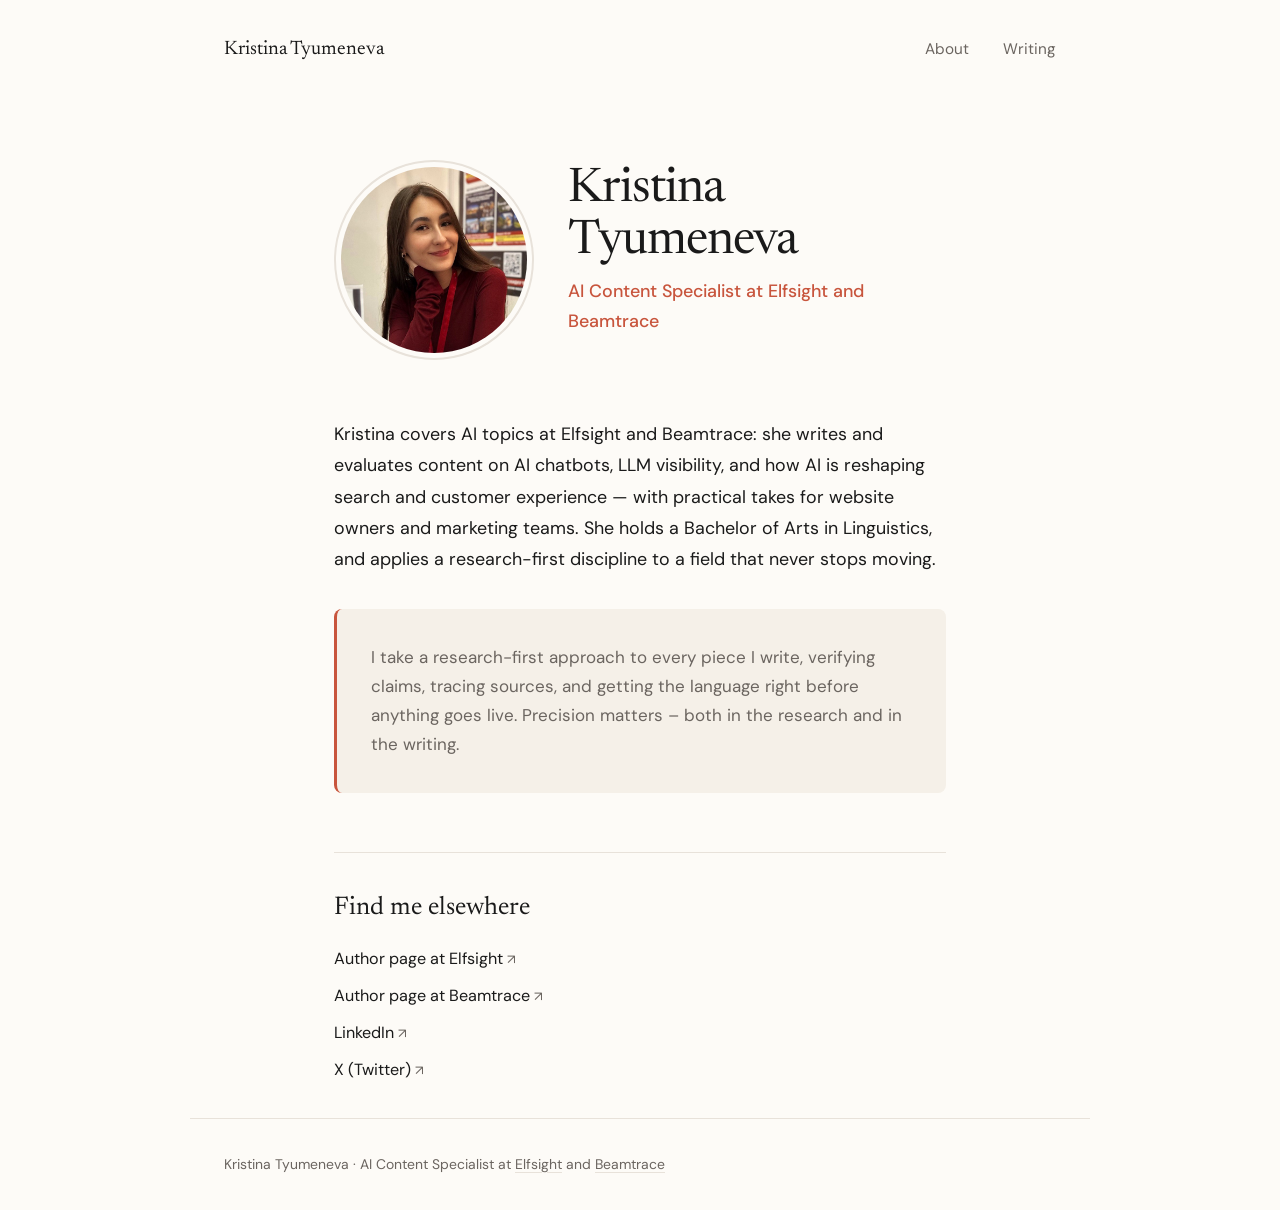
==== about/index.html @ dec3b3e1 "Tighten copy: 'rarely' → 'never' stops moving Co-Authored-By: Claude Sonnet 4.6 <noreply@anthropic.c" ====
<!DOCTYPE html>
<html lang="en">
<head>
    <meta charset="UTF-8">
    <meta name="viewport" content="width=device-width, initial-scale=1.0">
    <title>About — Kristina Tyumeneva</title>
    <link rel="icon" type="image/svg+xml" href="/favicon.svg">
    <meta name="description" content="Kristina Tyumeneva is an AI Content Specialist at Elfsight and Beamtrace. She writes and evaluates content on AI chatbots, LLM visibility, and AI-powered search — with a BA in Linguistics and a research-first approach.">
    <meta name="robots" content="index, follow">
    <link rel="canonical" href="https://kristinaty.me/about">
    <link rel="preconnect" href="https://fonts.googleapis.com">
    <link rel="preconnect" href="https://fonts.gstatic.com" crossorigin>
    <link href="https://fonts.googleapis.com/css2?family=Newsreader:ital,opsz,wght@0,6..72,400;0,6..72,500;1,6..72,400&family=DM+Sans:ital,wght@0,400;0,500;0,600;1,400&display=swap" rel="stylesheet">
    <script type="application/ld+json">
    {
        "@context": "https://schema.org",
        "@type": "Person",
        "name": "Kristina Tyumeneva",
        "jobTitle": "AI Content Specialist",
        "description": "Kristina covers AI topics at Elfsight and Beamtrace: she writes and evaluates content on AI chatbots, LLM visibility, and how AI is reshaping search and customer experience — with practical takes for website owners and marketing teams. She holds a Bachelor of Arts in Linguistics and brings a research-first approach to a field that never stops moving.",
        "image": "https://kristinaty.me/images/kristina-about.jpg",
        "url": "https://kristinaty.me",
        "worksFor": [
            { "@type": "Organization", "name": "Elfsight", "url": "https://elfsight.com" },
            { "@type": "Organization", "name": "Beamtrace", "url": "https://beamtrace.com" }
        ],
        "sameAs": [
            "https://elfsight.com/author/kristina-tyumeneva/",
            "https://www.linkedin.com/in/kristina-tyumeneva/",
            "https://x.com/souly_kr"
        ],
        "knowsAbout": [
            "AI chatbots", "LLM visibility", "AI search",
            "AI in customer experience", "content strategy",
            "content evaluation", "AI writing tools"
        ],
        "alumniOf": {
            "@type": "EducationalOrganization",
            "name": "Voronezh State University"
        }
    }
    </script>
    
    <link rel="stylesheet" href="/style.css">
</head>
<body>
    <nav class="nav">
        <a href="/" class="nav-name">Kristina Tyumeneva</a>
        <div class="nav-links"><a href="/about">About</a><a href="/writing">Writing</a></div>
    </nav>
    <main class="about">
        <div class="about-header">
            <img class="about-photo" src="/images/kristina-about.jpg" alt="Kristina Tyumeneva">
            <div class="about-header-text">
                <h1>Kristina Tyumeneva</h1>
                <p class="about-subtitle">AI Content Specialist at Elfsight and Beamtrace</p>
            </div>
        </div>

        <p class="about-bio">Kristina covers AI topics at Elfsight and Beamtrace: she writes and evaluates content on AI chatbots, LLM visibility, and how AI is reshaping search and customer experience — with practical takes for website owners and marketing teams. She holds a Bachelor of Arts in Linguistics, and applies a research-first discipline to a field that never stops moving.</p>

        <div class="about-focus">
            <p>I take a research-first approach to every piece I write, verifying claims, tracing sources, and getting the language right before anything goes live. Precision matters – both in the research and in the writing.</p>
        </div>

        <div class="about-links">
            <h2>Find me elsewhere</h2>
            <ul class="about-link-list">
                <li><a href="https://elfsight.com/author/kristina-tyumeneva/">Author page at Elfsight</a></li>
                <li><a href="https://beamtrace.com">Author page at Beamtrace</a></li>
                <li><a href="https://www.linkedin.com/in/kristina-tyumeneva/">LinkedIn</a></li>
                <li><a href="https://x.com/souly_kr">X (Twitter)</a></li>
            </ul>
        </div>
    </main>
    <footer class="footer"><p>Kristina Tyumeneva &middot; AI Content Specialist at <a href="https://elfsight.com">Elfsight</a> and <a href="https://beamtrace.com">Beamtrace</a></p></footer>
</body>
</html>
---- style.css ----
:root {
            --color-bg: #FDFBF7; --color-text: #1A1A1A; --color-text-secondary: #6B6560;
            --color-accent: #C8553D; --color-border: #E8E2DA; --color-surface: #F5F0E8;
            --font-display: 'Newsreader', Georgia, serif; --font-body: 'DM Sans', -apple-system, sans-serif;
            --max-width: 680px; --space-sm: 1rem; --space-md: 2rem; --space-lg: 3.5rem; --space-xl: 6rem;
        }
        *, *::before, *::after { margin: 0; padding: 0; box-sizing: border-box; }
        html { font-size: 17px; -webkit-font-smoothing: antialiased; }
        body { font-family: var(--font-body); color: var(--color-text); background: var(--color-bg); line-height: 1.65; min-height: 100vh; display: flex; flex-direction: column; }
        a { color: var(--color-text); text-decoration-color: var(--color-border); text-underline-offset: 3px; transition: text-decoration-color 0.2s; }
        a:hover { text-decoration-color: var(--color-accent); }
        .nav { display: flex; justify-content: space-between; align-items: baseline; padding: var(--space-md); max-width: 900px; width: 100%; margin: 0 auto; }
        .nav-name { font-family: var(--font-display); font-size: 1.15rem; text-decoration: none; color: var(--color-text); }
        .nav-links { display: flex; gap: var(--space-md); }
        .nav-links a { font-size: 0.9rem; color: var(--color-text-secondary); text-decoration: none; transition: color 0.2s; }
        .nav-links a:hover { color: var(--color-text); }
        .home { max-width: var(--max-width); width: 100%; margin: 0 auto; padding: var(--space-lg) var(--space-md) var(--space-md); flex: 1; }
        .hero { padding-bottom: var(--space-lg); border-bottom: 1px solid var(--color-border); margin-bottom: var(--space-lg); }
        .hero-intro { display: flex; align-items: flex-start; gap: 2rem; margin-bottom: var(--space-md); }
        .hero-photo { width: 140px; height: 140px; border-radius: 50%; object-fit: cover; object-position: center top; border: 2px solid var(--color-border); padding: 5px; background: var(--color-bg); flex-shrink: 0; }
        .hero-text { flex: 1; padding-top: 0.25rem; }
        .hero-label { font-size: 0.85rem; color: var(--color-accent); letter-spacing: 0.06em; text-transform: uppercase; font-weight: 500; margin-bottom: 0.5rem; }
        .hero h1 { font-family: var(--font-display); font-size: 3rem; font-weight: 400; line-height: 1.1; letter-spacing: -0.02em; }
        .hero-description { font-size: 1.1rem; line-height: 1.7; color: var(--color-text-secondary); max-width: 600px; margin-bottom: var(--space-md); }
        .hero-writing-at { display: flex; align-items: center; gap: 0.75rem; font-size: 0.85rem; color: var(--color-text-secondary); }
        .hero-writing-at span { flex-shrink: 0; }
        .hero-logo-link { display: inline-flex; align-items: center; text-decoration: none; transition: opacity 0.2s; }
        .hero-logo-link:hover { opacity: 0.5; }
        .hero-logo-link svg { height: 22px; width: auto; }
        .hero-logo-divider { width: 1px; height: 18px; background: var(--color-border); }
        .home-section { margin-bottom: var(--space-lg); }
        .home-section h2 { font-family: var(--font-display); font-size: 1.5rem; font-weight: 400; margin-bottom: var(--space-md); }
        .article-preview { display: flex; flex-direction: column; }
        .article-preview-link { display: flex; align-items: baseline; gap: var(--space-sm); padding: 0.85rem 0; border-bottom: 1px solid var(--color-border); text-decoration: none; transition: background 0.15s; }
        .article-preview-link:first-child { border-top: 1px solid var(--color-border); }
        .article-preview-link:hover .article-preview-title { text-decoration: underline; text-decoration-color: var(--color-accent); text-underline-offset: 3px; }
        .article-preview-pub { font-size: 0.8rem; font-weight: 500; flex-shrink: 0; min-width: 75px; color: var(--color-text-secondary); }
        .article-preview-title { font-size: 0.95rem; color: var(--color-text); flex: 1; }
        .article-preview-arrow { color: var(--color-text-secondary); flex-shrink: 0; opacity: 0; transition: opacity 0.15s; }
        .article-preview-link:hover .article-preview-arrow { opacity: 1; }
        .section-link { display: inline-block; margin-top: var(--space-sm); font-size: 0.9rem; color: var(--color-accent); text-decoration: none; font-weight: 500; }
        .section-link:hover { text-decoration: underline; text-decoration-color: var(--color-accent); }
        .social-links { display: flex; gap: var(--space-md); }
        .social-link { display: inline-flex; align-items: center; gap: 0.5rem; font-size: 0.95rem; color: var(--color-text); text-decoration: none; padding: 0.6rem 1rem; border: 1px solid var(--color-border); border-radius: 6px; transition: border-color 0.2s, background 0.2s; }
        .social-link:hover { border-color: var(--color-text-secondary); background: var(--color-surface); }
        .social-link svg { flex-shrink: 0; }
        .footer { max-width: 900px; width: 100%; margin: 0 auto; padding: var(--space-md); border-top: 1px solid var(--color-border); font-size: 0.82rem; color: var(--color-text-secondary); }
        .footer a { color: var(--color-text-secondary); }
        /* ── About page ─────────────────────────────────────────── */
        .about { max-width: var(--max-width); width: 100%; margin: 0 auto; padding: var(--space-lg) var(--space-md) var(--space-md); flex: 1; }
        .about-header { display: flex; align-items: flex-start; gap: 2rem; margin-bottom: var(--space-lg); }
        .about-photo { width: 200px; height: 200px; border-radius: 50%; object-fit: cover; object-position: center top; border: 2px solid var(--color-border); padding: 5px; background: var(--color-bg); flex-shrink: 0; }
        .about-header-text { flex: 1; padding-top: 0.25rem; }
        .about h1 { font-family: var(--font-display); font-size: 2.8rem; font-weight: 400; line-height: 1.1; letter-spacing: -0.02em; margin-bottom: 0.5rem; }
        .about-subtitle { font-size: 1.05rem; color: var(--color-accent); font-weight: 500; }
        .about-bio { font-size: 1.05rem; line-height: 1.75; margin-bottom: var(--space-md); }
        .about-education { font-size: 0.95rem; color: var(--color-text-secondary); margin-bottom: var(--space-lg); }
        .about-focus { font-size: 1rem; line-height: 1.7; color: var(--color-text-secondary); padding: var(--space-md); background: var(--color-surface); border-radius: 8px; margin-bottom: var(--space-lg); border-left: 3px solid var(--color-accent); }
        .about-links { border-top: 1px solid var(--color-border); padding-top: var(--space-md); }
        .about-links h2 { font-family: var(--font-display); font-size: 1.5rem; font-weight: 400; margin-bottom: var(--space-sm); }
        .about-link-list { list-style: none; display: flex; flex-direction: column; gap: 0.6rem; }
        .about-link-list li { display: flex; align-items: baseline; gap: 0.4rem; }
        .about-link-list li a { font-size: 0.95rem; text-decoration: none; color: var(--color-text); transition: text-decoration-color 0.2s; }
        .about-link-list li a:hover { text-decoration: underline; text-decoration-color: var(--color-accent); }
        .about-link-list li a::after { content: ' \2197'; font-size: 0.8rem; color: var(--color-text-secondary); }
        .coming-soon { font-size: 0.82rem; color: var(--color-text-secondary); }

        /* ── Writing page ────────────────────────────────────────── */
        .writing { max-width: var(--max-width); width: 100%; margin: 0 auto; padding: var(--space-lg) var(--space-md) var(--space-md); flex: 1; }
        .writing h1 { font-family: var(--font-display); font-size: 2.8rem; font-weight: 400; line-height: 1.1; letter-spacing: -0.02em; margin-bottom: var(--space-sm); }
        .featured-section { margin-bottom: var(--space-sm); }
        .featured-section h2 { font-family: var(--font-display); font-size: 1.3rem; font-weight: 400; color: var(--color-text-secondary); margin-bottom: var(--space-md); }
        .featured-article { padding: var(--space-md) 0; border-bottom: 1px solid var(--color-border); }
        .featured-article:first-of-type { border-top: 1px solid var(--color-border); }
        .featured-article-meta { display: flex; align-items: center; gap: var(--space-sm); margin-bottom: 0.4rem; font-size: 0.8rem; color: var(--color-text-secondary); }
        .featured-article-meta .pub { color: var(--color-accent); font-weight: 500; }
        .featured-article h3 { font-family: var(--font-display); font-size: 1.3rem; font-weight: 400; margin-bottom: 0.3rem; line-height: 1.35; }
        .featured-article h3 a { text-decoration: none; color: var(--color-text); }
        .featured-article h3 a:hover { text-decoration: underline; text-decoration-color: var(--color-accent); }
        .featured-article-desc { font-size: 0.9rem; color: var(--color-text-secondary); line-height: 1.6; }
        .linkedin-section { padding-top: var(--space-md); }
        .linkedin-section h2 { font-family: var(--font-display); font-size: 1.3rem; font-weight: 400; color: var(--color-text-secondary); margin-bottom: var(--space-md); }

        /* ── Responsive ──────────────────────────────────────────── */
        @media (max-width: 600px) {
            html { font-size: 16px; } .hero h1 { font-size: 2.2rem; }
            .hero-intro { flex-direction: column; gap: 1.25rem; } .hero-photo { width: 110px; height: 110px; }
            .article-preview-link { flex-direction: column; align-items: flex-start; gap: 0.2rem; } .article-preview-pub { min-width: auto; } .article-preview-arrow { display: none; }
            .social-links { flex-direction: column; gap: var(--space-sm); }
            .nav { padding: var(--space-sm); } .home { padding-left: var(--space-sm); padding-right: var(--space-sm); }
            .about h1 { font-size: 2rem; } .about-header { flex-direction: column; gap: 1.25rem; } .about-photo { width: 150px; height: 150px; } .about { padding-left: var(--space-sm); padding-right: var(--space-sm); }
            .writing h1 { font-size: 2rem; } .writing { padding-left: var(--space-sm); padding-right: var(--space-sm); }
        }
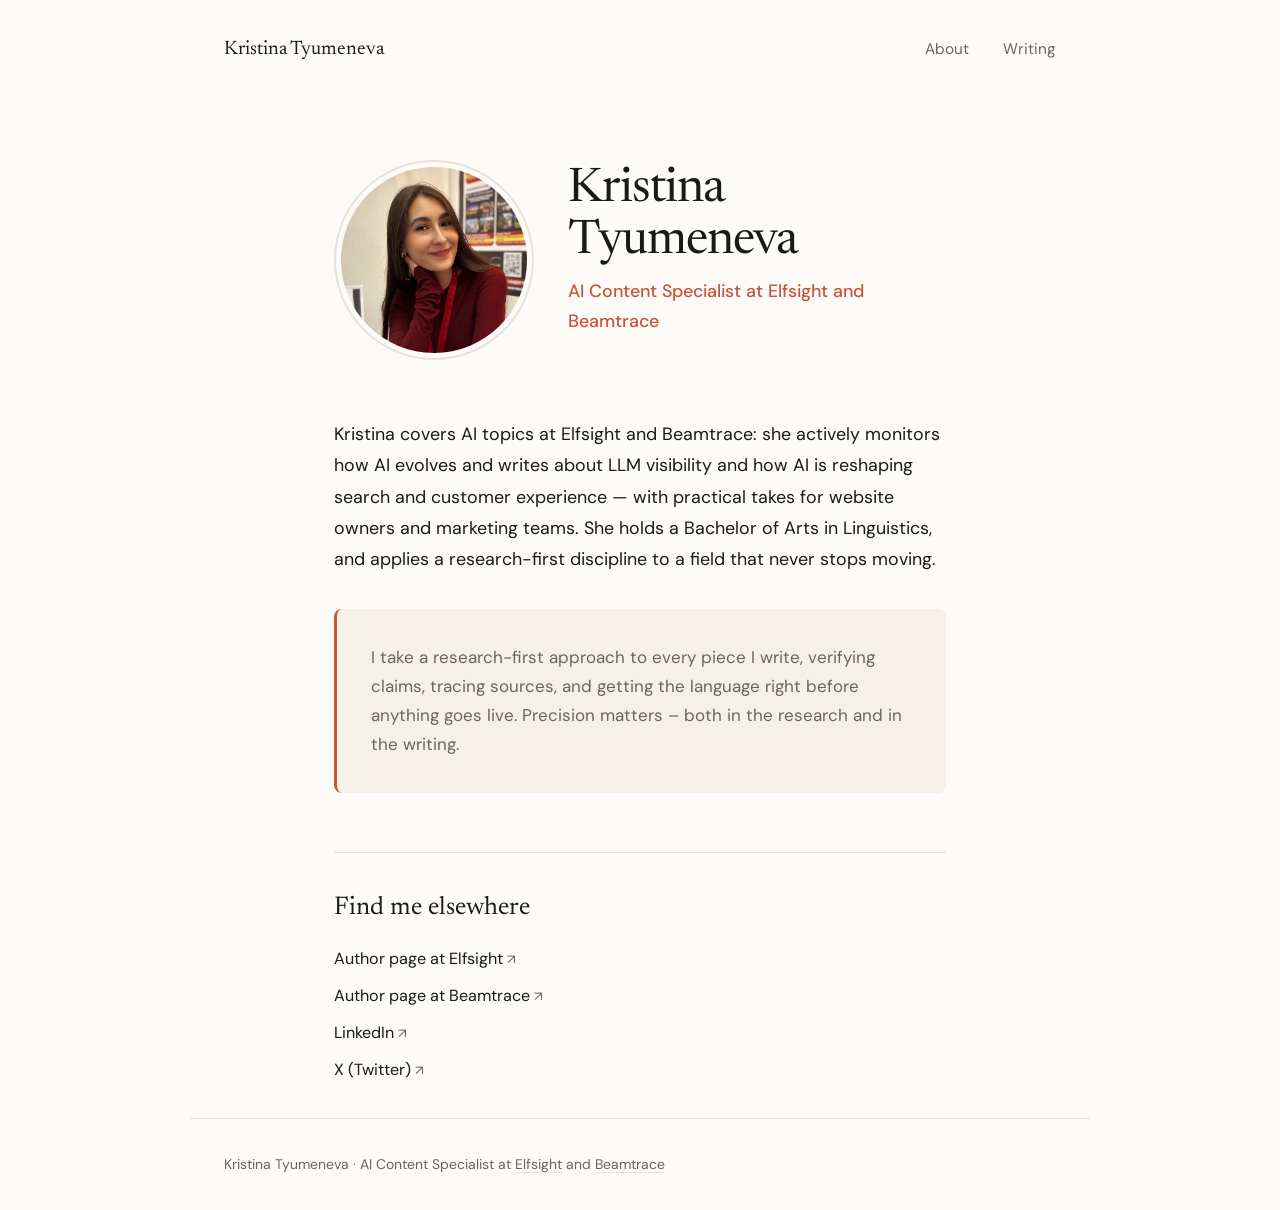
==== commit 823a15dd: "Refine bio copy: actively monitors how AI evolves Drop AI chatbots and evaluates framing. Replace wi" ====
--- a/about/index.html
+++ b/about/index.html
@@ -5,7 +5,7 @@
     <meta name="viewport" content="width=device-width, initial-scale=1.0">
     <title>About — Kristina Tyumeneva</title>
     <link rel="icon" type="image/svg+xml" href="/favicon.svg">
-    <meta name="description" content="Kristina Tyumeneva is an AI Content Specialist at Elfsight and Beamtrace. She writes and evaluates content on AI chatbots, LLM visibility, and AI-powered search — with a BA in Linguistics and a research-first approach.">
+    <meta name="description" content="Kristina Tyumeneva is an AI Content Specialist at Elfsight and Beamtrace. She actively monitors how AI evolves and writes about LLM visibility and AI-powered search — with a BA in Linguistics and a research-first approach.">
     <meta name="robots" content="index, follow">
     <link rel="canonical" href="https://kristinaty.me/about">
     <link rel="preconnect" href="https://fonts.googleapis.com">
@@ -17,7 +17,7 @@
         "@type": "Person",
         "name": "Kristina Tyumeneva",
         "jobTitle": "AI Content Specialist",
-        "description": "Kristina covers AI topics at Elfsight and Beamtrace: she writes and evaluates content on AI chatbots, LLM visibility, and how AI is reshaping search and customer experience — with practical takes for website owners and marketing teams. She holds a Bachelor of Arts in Linguistics and brings a research-first approach to a field that never stops moving.",
+        "description": "Kristina covers AI topics at Elfsight and Beamtrace: she actively monitors how AI evolves and writes about LLM visibility and how AI is reshaping search and customer experience — with practical takes for website owners and marketing teams. She holds a Bachelor of Arts in Linguistics and brings a research-first approach to a field that never stops moving.",
         "image": "https://kristinaty.me/images/kristina-about.jpg",
         "url": "https://kristinaty.me",
         "worksFor": [
@@ -57,7 +57,7 @@
             </div>
         </div>
 
-        <p class="about-bio">Kristina covers AI topics at Elfsight and Beamtrace: she writes and evaluates content on AI chatbots, LLM visibility, and how AI is reshaping search and customer experience — with practical takes for website owners and marketing teams. She holds a Bachelor of Arts in Linguistics, and applies a research-first discipline to a field that never stops moving.</p>
+        <p class="about-bio">Kristina covers AI topics at Elfsight and Beamtrace: she actively monitors how AI evolves and writes about LLM visibility and how AI is reshaping search and customer experience — with practical takes for website owners and marketing teams. She holds a Bachelor of Arts in Linguistics, and applies a research-first discipline to a field that never stops moving.</p>
 
         <div class="about-focus">
             <p>I take a research-first approach to every piece I write, verifying claims, tracing sources, and getting the language right before anything goes live. Precision matters – both in the research and in the writing.</p>
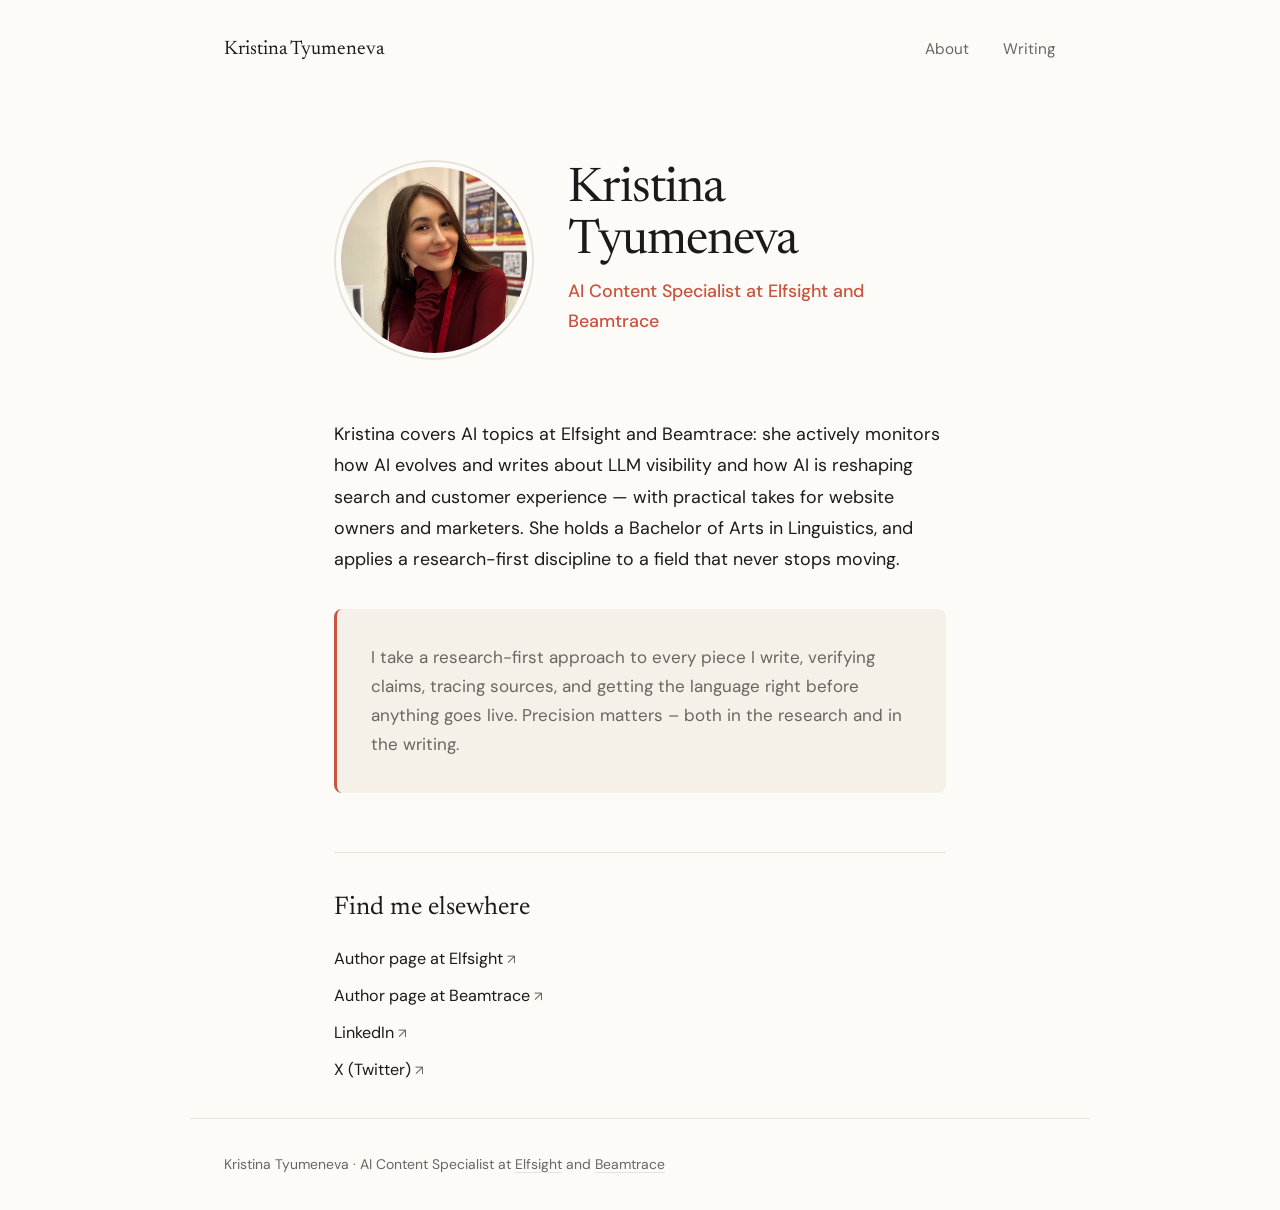
==== commit 705fdd2a: "Tighten audience phrasing: marketers not marketing teams Co-Authored-By: Claude Sonnet 4.6 <noreply@" ====
--- a/about/index.html
+++ b/about/index.html
@@ -17,7 +17,7 @@
         "@type": "Person",
         "name": "Kristina Tyumeneva",
         "jobTitle": "AI Content Specialist",
-        "description": "Kristina covers AI topics at Elfsight and Beamtrace: she actively monitors how AI evolves and writes about LLM visibility and how AI is reshaping search and customer experience — with practical takes for website owners and marketing teams. She holds a Bachelor of Arts in Linguistics and brings a research-first approach to a field that never stops moving.",
+        "description": "Kristina covers AI topics at Elfsight and Beamtrace: she actively monitors how AI evolves and writes about LLM visibility and how AI is reshaping search and customer experience — with practical takes for website owners and marketers. She holds a Bachelor of Arts in Linguistics and brings a research-first approach to a field that never stops moving.",
         "image": "https://kristinaty.me/images/kristina-about.jpg",
         "url": "https://kristinaty.me",
         "worksFor": [
@@ -57,7 +57,7 @@
             </div>
         </div>
 
-        <p class="about-bio">Kristina covers AI topics at Elfsight and Beamtrace: she actively monitors how AI evolves and writes about LLM visibility and how AI is reshaping search and customer experience — with practical takes for website owners and marketing teams. She holds a Bachelor of Arts in Linguistics, and applies a research-first discipline to a field that never stops moving.</p>
+        <p class="about-bio">Kristina covers AI topics at Elfsight and Beamtrace: she actively monitors how AI evolves and writes about LLM visibility and how AI is reshaping search and customer experience — with practical takes for website owners and marketers. She holds a Bachelor of Arts in Linguistics, and applies a research-first discipline to a field that never stops moving.</p>
 
         <div class="about-focus">
             <p>I take a research-first approach to every piece I write, verifying claims, tracing sources, and getting the language right before anything goes live. Precision matters – both in the research and in the writing.</p>
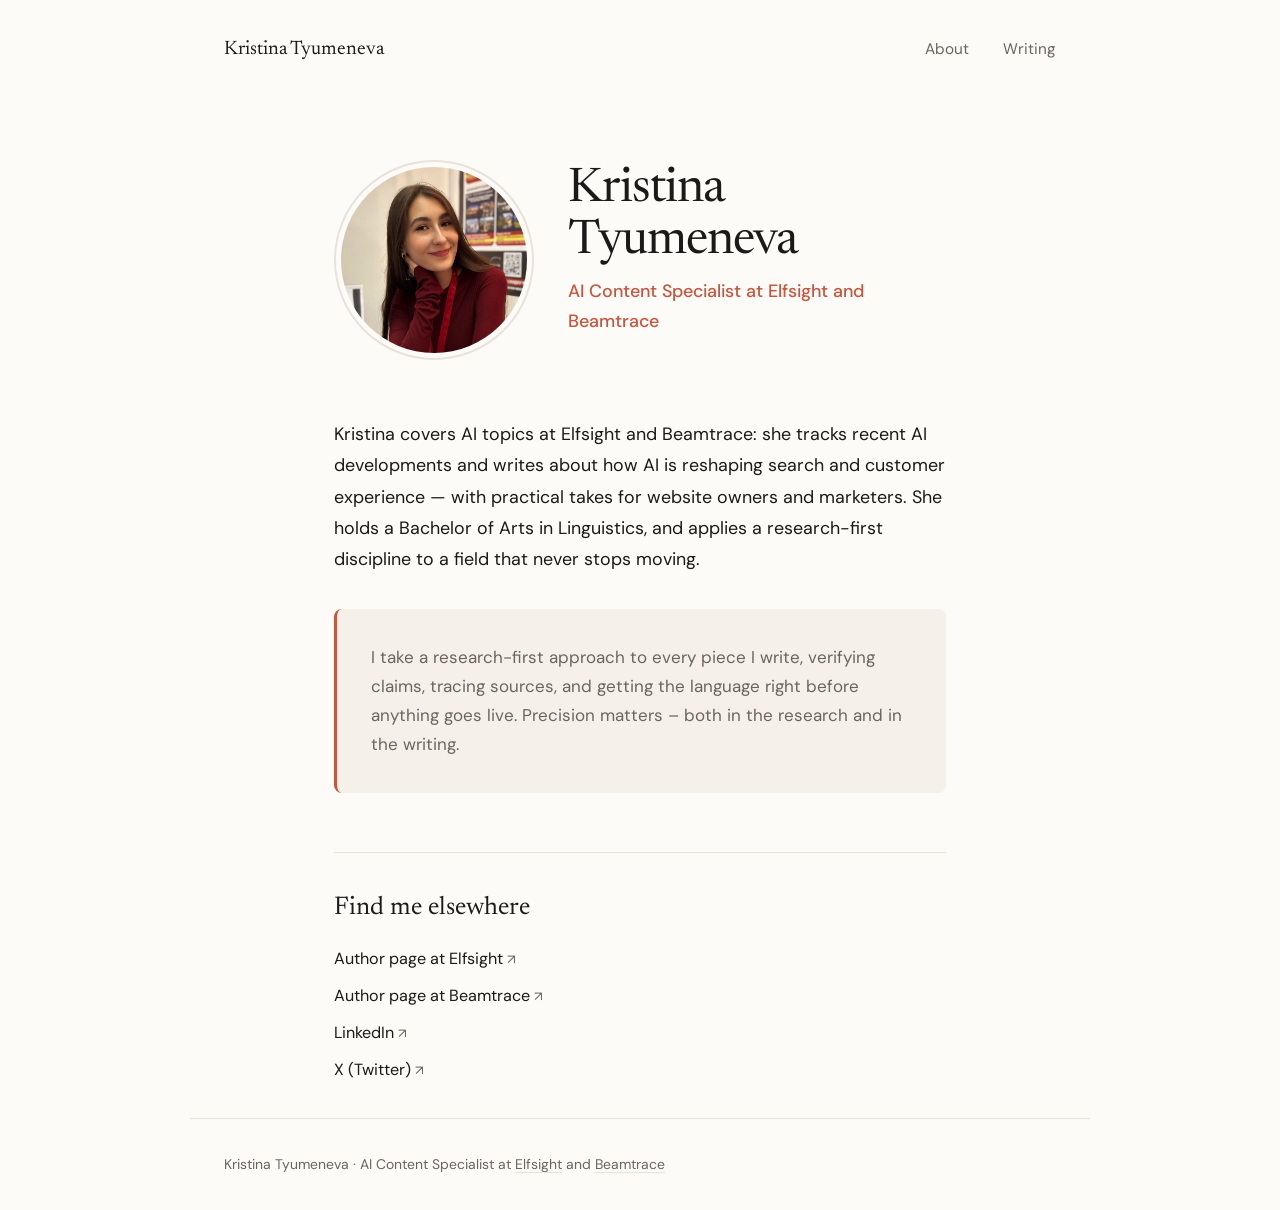
==== commit c7818e97: "Differentiate about page bio from homepage copy" ====
--- a/about/index.html
+++ b/about/index.html
@@ -17,7 +17,7 @@
         "@type": "Person",
         "name": "Kristina Tyumeneva",
         "jobTitle": "AI Content Specialist",
-        "description": "Kristina covers AI topics at Elfsight and Beamtrace: she actively monitors how AI evolves and writes about LLM visibility and how AI is reshaping search and customer experience — with practical takes for website owners and marketers. She holds a Bachelor of Arts in Linguistics and brings a research-first approach to a field that never stops moving.",
+        "description": "Kristina covers AI topics at Elfsight and Beamtrace: she tracks recent AI developments and writes about how AI is reshaping search and customer experience — with practical takes for website owners and marketers. She holds a Bachelor of Arts in Linguistics and brings a research-first approach to a field that never stops moving.",
         "image": "https://kristinaty.me/images/kristina-about.jpg",
         "url": "https://kristinaty.me",
         "worksFor": [
@@ -57,7 +57,7 @@
             </div>
         </div>
 
-        <p class="about-bio">Kristina covers AI topics at Elfsight and Beamtrace: she actively monitors how AI evolves and writes about LLM visibility and how AI is reshaping search and customer experience — with practical takes for website owners and marketers. She holds a Bachelor of Arts in Linguistics, and applies a research-first discipline to a field that never stops moving.</p>
+        <p class="about-bio">Kristina covers AI topics at Elfsight and Beamtrace: she tracks recent AI developments and writes about how AI is reshaping search and customer experience — with practical takes for website owners and marketers. She holds a Bachelor of Arts in Linguistics, and applies a research-first discipline to a field that never stops moving.</p>
 
         <div class="about-focus">
             <p>I take a research-first approach to every piece I write, verifying claims, tracing sources, and getting the language right before anything goes live. Precision matters – both in the research and in the writing.</p>
--- a/style.css
+++ b/style.css
@@ -10,15 +10,16 @@
         a { color: var(--color-text); text-decoration-color: var(--color-border); text-underline-offset: 3px; transition: text-decoration-color 0.2s; }
         a:hover { text-decoration-color: var(--color-accent); }
         .nav { display: flex; justify-content: space-between; align-items: baseline; padding: var(--space-md); max-width: 900px; width: 100%; margin: 0 auto; }
-        .nav-name { font-family: var(--font-display); font-size: 1.15rem; text-decoration: none; color: var(--color-text); }
+        .nav-name { font-family: var(--font-display); font-size: 1.15rem; text-decoration: none; color: var(--color-text); transition: text-decoration-color 0.2s; }
+        .nav-name:hover { text-decoration: underline; text-decoration-color: var(--color-accent); text-underline-offset: 3px; }
         .nav-links { display: flex; gap: var(--space-md); }
         .nav-links a { font-size: 0.9rem; color: var(--color-text-secondary); text-decoration: none; transition: color 0.2s; }
         .nav-links a:hover { color: var(--color-text); }
         .home { max-width: var(--max-width); width: 100%; margin: 0 auto; padding: var(--space-lg) var(--space-md) var(--space-md); flex: 1; }
         .hero { padding-bottom: var(--space-lg); border-bottom: 1px solid var(--color-border); margin-bottom: var(--space-lg); }
-        .hero-intro { display: flex; align-items: flex-start; gap: 2rem; margin-bottom: var(--space-md); }
+        .hero-intro { display: flex; align-items: center; gap: 2rem; margin-bottom: var(--space-sm); }
         .hero-photo { width: 140px; height: 140px; border-radius: 50%; object-fit: cover; object-position: center top; border: 2px solid var(--color-border); padding: 5px; background: var(--color-bg); flex-shrink: 0; }
-        .hero-text { flex: 1; padding-top: 0.25rem; }
+        .hero-text { flex: 1; }
         .hero-label { font-size: 0.85rem; color: var(--color-accent); letter-spacing: 0.06em; text-transform: uppercase; font-weight: 500; margin-bottom: 0.5rem; }
         .hero h1 { font-family: var(--font-display); font-size: 3rem; font-weight: 400; line-height: 1.1; letter-spacing: -0.02em; }
         .hero-description { font-size: 1.1rem; line-height: 1.7; color: var(--color-text-secondary); max-width: 600px; margin-bottom: var(--space-md); }
@@ -84,7 +85,7 @@
         /* ── Responsive ──────────────────────────────────────────── */
         @media (max-width: 600px) {
             html { font-size: 16px; } .hero h1 { font-size: 2.2rem; }
-            .hero-intro { flex-direction: column; gap: 1.25rem; } .hero-photo { width: 110px; height: 110px; }
+            .hero-intro { flex-direction: column; align-items: center; gap: 1.25rem; } .hero-photo { width: 150px; height: 150px; }
             .article-preview-link { flex-direction: column; align-items: flex-start; gap: 0.2rem; } .article-preview-pub { min-width: auto; } .article-preview-arrow { display: none; }
             .social-links { flex-direction: column; gap: var(--space-sm); }
             .nav { padding: var(--space-sm); } .home { padding-left: var(--space-sm); padding-right: var(--space-sm); }
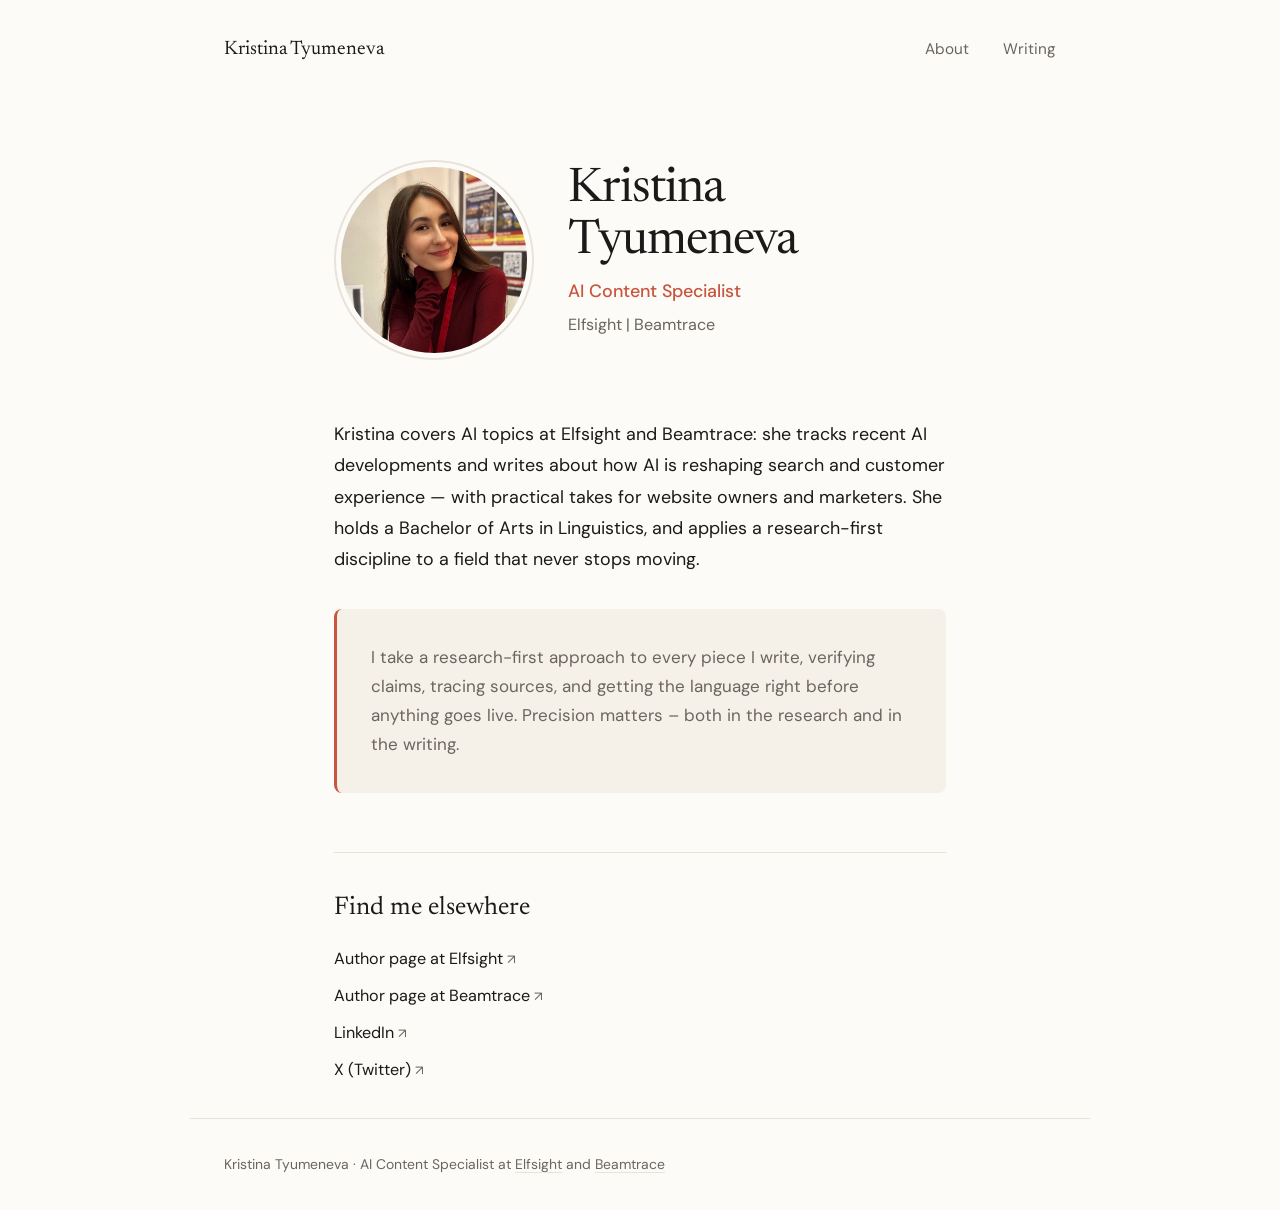
==== commit f2db7201: "About: split subtitle into role + org links on separate line Co-Authored-By: Claude Sonnet 4.6 <nore" ====
--- a/about/index.html
+++ b/about/index.html
@@ -5,7 +5,7 @@
     <meta name="viewport" content="width=device-width, initial-scale=1.0">
     <title>About — Kristina Tyumeneva</title>
     <link rel="icon" type="image/svg+xml" href="/favicon.svg">
-    <meta name="description" content="Kristina Tyumeneva is an AI Content Specialist at Elfsight and Beamtrace. She actively monitors how AI evolves and writes about LLM visibility and AI-powered search — with a BA in Linguistics and a research-first approach.">
+    <meta name="description" content="Kristina Tyumeneva is an AI Content Specialist at Elfsight and Beamtrace. She tracks recent AI developments and writes about how AI is reshaping search and customer experience — with a BA in Linguistics and a research-first approach.">
     <meta name="robots" content="index, follow">
     <link rel="canonical" href="https://kristinaty.me/about">
     <link rel="preconnect" href="https://fonts.googleapis.com">
@@ -30,7 +30,7 @@
             "https://x.com/souly_kr"
         ],
         "knowsAbout": [
-            "AI chatbots", "LLM visibility", "AI search",
+            "LLM visibility", "AI search",
             "AI in customer experience", "content strategy",
             "content evaluation", "AI writing tools"
         ],
@@ -53,7 +53,8 @@
             <img class="about-photo" src="/images/kristina-about.jpg" alt="Kristina Tyumeneva">
             <div class="about-header-text">
                 <h1>Kristina Tyumeneva</h1>
-                <p class="about-subtitle">AI Content Specialist at Elfsight and Beamtrace</p>
+                <p class="about-subtitle">AI Content Specialist</p>
+                <p class="about-orgs"><a href="https://elfsight.com">Elfsight</a> | <a href="https://beamtrace.com">Beamtrace</a></p>
             </div>
         </div>
 
--- a/style.css
+++ b/style.css
@@ -53,7 +53,10 @@
         .about-photo { width: 200px; height: 200px; border-radius: 50%; object-fit: cover; object-position: center top; border: 2px solid var(--color-border); padding: 5px; background: var(--color-bg); flex-shrink: 0; }
         .about-header-text { flex: 1; padding-top: 0.25rem; }
         .about h1 { font-family: var(--font-display); font-size: 2.8rem; font-weight: 400; line-height: 1.1; letter-spacing: -0.02em; margin-bottom: 0.5rem; }
-        .about-subtitle { font-size: 1.05rem; color: var(--color-accent); font-weight: 500; }
+        .about-subtitle { font-size: 1.05rem; color: var(--color-accent); font-weight: 500; margin-bottom: 0.3rem; }
+        .about-orgs { font-size: 0.95rem; color: var(--color-text-secondary); }
+        .about-orgs a { color: var(--color-text-secondary); text-decoration: none; }
+        .about-orgs a:hover { color: var(--color-text); text-decoration: underline; text-decoration-color: var(--color-accent); }
         .about-bio { font-size: 1.05rem; line-height: 1.75; margin-bottom: var(--space-md); }
         .about-education { font-size: 0.95rem; color: var(--color-text-secondary); margin-bottom: var(--space-lg); }
         .about-focus { font-size: 1rem; line-height: 1.7; color: var(--color-text-secondary); padding: var(--space-md); background: var(--color-surface); border-radius: 8px; margin-bottom: var(--space-lg); border-left: 3px solid var(--color-accent); }
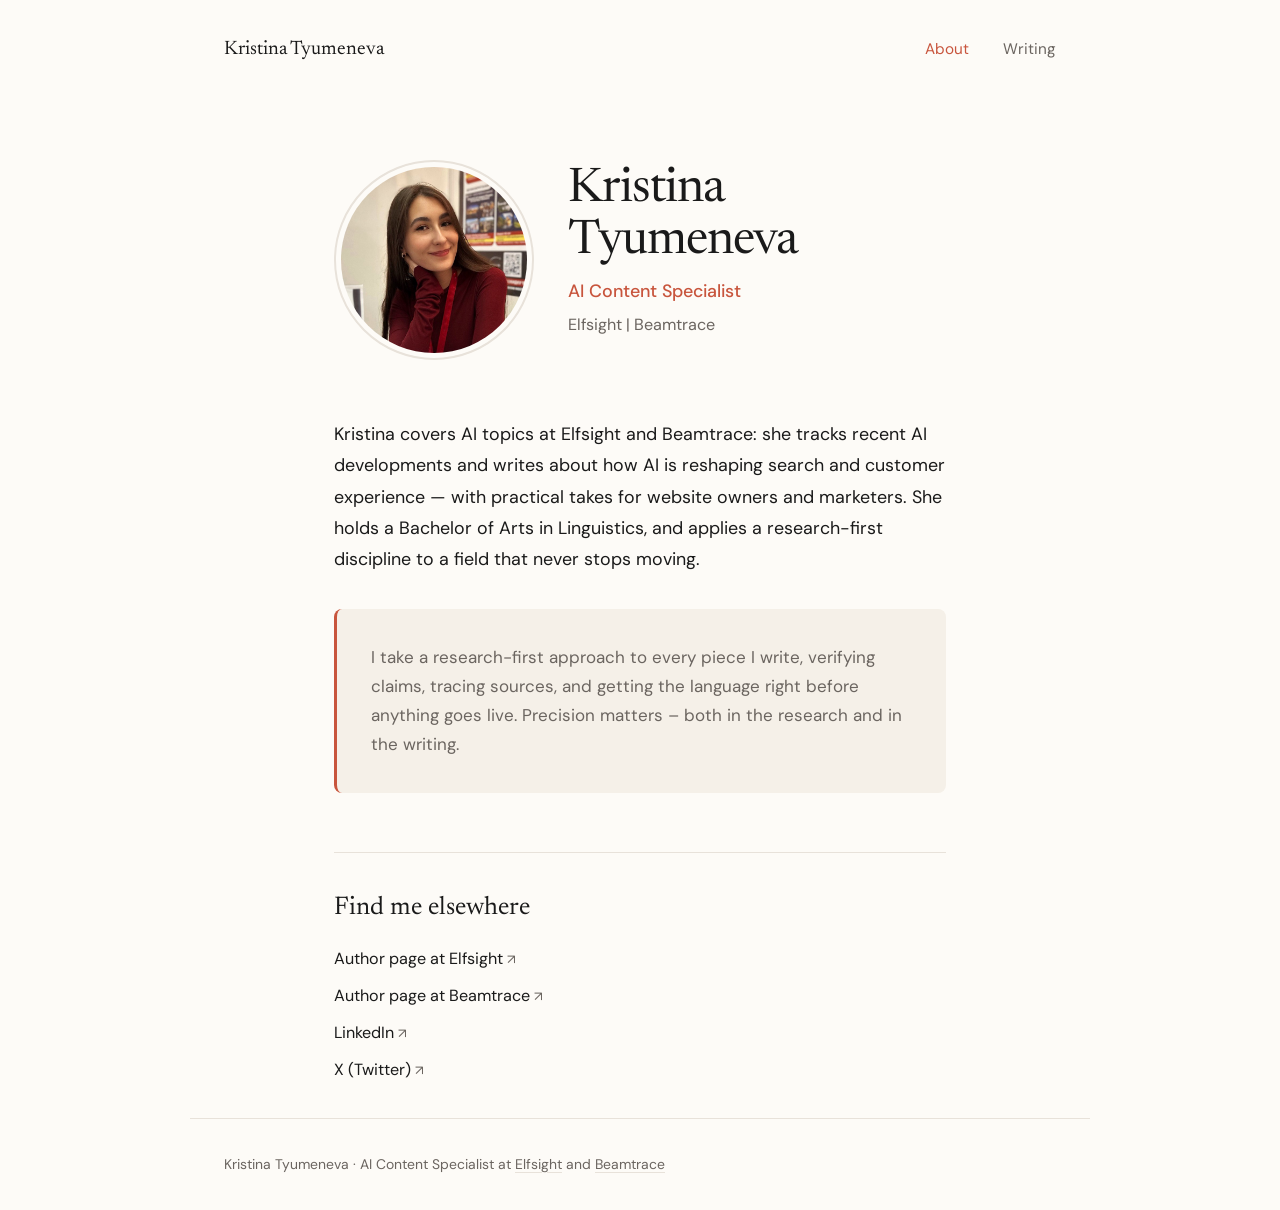
==== commit 1ec6cc76: "Fix preconnect order, nav active state, .elfsight CSS - Move preconnect + font link before JSON-LD i" ====
--- a/about/index.html
+++ b/about/index.html
@@ -7,7 +7,11 @@
     <link rel="icon" type="image/svg+xml" href="/favicon.svg">
     <meta name="description" content="Kristina Tyumeneva is an AI Content Specialist at Elfsight and Beamtrace. She tracks recent AI developments and writes about how AI is reshaping search and customer experience — with a BA in Linguistics and a research-first approach.">
     <meta name="robots" content="index, follow">
-    <link rel="canonical" href="https://kristinaty.me/about">
+    <link rel="canonical" href="https://kristinaty.me/about/">
+    <meta property="og:type" content="website">
+    <meta property="og:url" content="https://kristinaty.me/about/">
+    <meta property="og:title" content="About — Kristina Tyumeneva">
+    <meta property="og:description" content="Kristina Tyumeneva is an AI Content Specialist at Elfsight and Beamtrace. She tracks recent AI developments and writes about how AI is reshaping search and customer experience — with a BA in Linguistics and a research-first approach.">
     <link rel="preconnect" href="https://fonts.googleapis.com">
     <link rel="preconnect" href="https://fonts.gstatic.com" crossorigin>
     <link href="https://fonts.googleapis.com/css2?family=Newsreader:ital,opsz,wght@0,6..72,400;0,6..72,500;1,6..72,400&family=DM+Sans:ital,wght@0,400;0,500;0,600;1,400&display=swap" rel="stylesheet">
@@ -46,7 +50,7 @@
 <body>
     <nav class="nav">
         <a href="/" class="nav-name">Kristina Tyumeneva</a>
-        <div class="nav-links"><a href="/about">About</a><a href="/writing">Writing</a></div>
+        <div class="nav-links"><a href="/about" class="active">About</a><a href="/writing">Writing</a></div>
     </nav>
     <main class="about">
         <div class="about-header">
--- a/style.css
+++ b/style.css
@@ -15,12 +15,12 @@
         .nav-links { display: flex; gap: var(--space-md); }
         .nav-links a { font-size: 0.9rem; color: var(--color-text-secondary); text-decoration: none; transition: color 0.2s; }
         .nav-links a:hover { color: var(--color-text); }
+        .nav-links a.active { color: var(--color-accent); }
         .home { max-width: var(--max-width); width: 100%; margin: 0 auto; padding: var(--space-lg) var(--space-md) var(--space-md); flex: 1; }
         .hero { padding-bottom: var(--space-lg); border-bottom: 1px solid var(--color-border); margin-bottom: var(--space-lg); }
         .hero-intro { display: flex; align-items: center; gap: 2rem; margin-bottom: var(--space-sm); }
         .hero-photo { width: 140px; height: 140px; border-radius: 50%; object-fit: cover; object-position: center top; border: 2px solid var(--color-border); padding: 5px; background: var(--color-bg); flex-shrink: 0; }
         .hero-text { flex: 1; }
-        .hero-label { font-size: 0.85rem; color: var(--color-accent); letter-spacing: 0.06em; text-transform: uppercase; font-weight: 500; margin-bottom: 0.5rem; }
         .hero h1 { font-family: var(--font-display); font-size: 3rem; font-weight: 400; line-height: 1.1; letter-spacing: -0.02em; }
         .hero-description { font-size: 1.1rem; line-height: 1.7; color: var(--color-text-secondary); max-width: 600px; margin-bottom: var(--space-md); }
         .hero-writing-at { display: flex; align-items: center; gap: 0.75rem; font-size: 0.85rem; color: var(--color-text-secondary); }
@@ -36,6 +36,7 @@
         .article-preview-link:first-child { border-top: 1px solid var(--color-border); }
         .article-preview-link:hover .article-preview-title { text-decoration: underline; text-decoration-color: var(--color-accent); text-underline-offset: 3px; }
         .article-preview-pub { font-size: 0.8rem; font-weight: 500; flex-shrink: 0; min-width: 75px; color: var(--color-text-secondary); }
+        .article-preview-pub.elfsight { color: var(--color-accent); }
         .article-preview-title { font-size: 0.95rem; color: var(--color-text); flex: 1; }
         .article-preview-arrow { color: var(--color-text-secondary); flex-shrink: 0; opacity: 0; transition: opacity 0.15s; }
         .article-preview-link:hover .article-preview-arrow { opacity: 1; }
@@ -58,7 +59,6 @@
         .about-orgs a { color: var(--color-text-secondary); text-decoration: none; }
         .about-orgs a:hover { color: var(--color-text); text-decoration: underline; text-decoration-color: var(--color-accent); }
         .about-bio { font-size: 1.05rem; line-height: 1.75; margin-bottom: var(--space-md); }
-        .about-education { font-size: 0.95rem; color: var(--color-text-secondary); margin-bottom: var(--space-lg); }
         .about-focus { font-size: 1rem; line-height: 1.7; color: var(--color-text-secondary); padding: var(--space-md); background: var(--color-surface); border-radius: 8px; margin-bottom: var(--space-lg); border-left: 3px solid var(--color-accent); }
         .about-links { border-top: 1px solid var(--color-border); padding-top: var(--space-md); }
         .about-links h2 { font-family: var(--font-display); font-size: 1.5rem; font-weight: 400; margin-bottom: var(--space-sm); }
@@ -67,8 +67,6 @@
         .about-link-list li a { font-size: 0.95rem; text-decoration: none; color: var(--color-text); transition: text-decoration-color 0.2s; }
         .about-link-list li a:hover { text-decoration: underline; text-decoration-color: var(--color-accent); }
         .about-link-list li a::after { content: ' \2197'; font-size: 0.8rem; color: var(--color-text-secondary); }
-        .coming-soon { font-size: 0.82rem; color: var(--color-text-secondary); }
-
         /* ── Writing page ────────────────────────────────────────── */
         .writing { max-width: var(--max-width); width: 100%; margin: 0 auto; padding: var(--space-lg) var(--space-md) var(--space-md); flex: 1; }
         .writing h1 { font-family: var(--font-display); font-size: 2.8rem; font-weight: 400; line-height: 1.1; letter-spacing: -0.02em; margin-bottom: var(--space-sm); }
@@ -82,6 +80,7 @@
         .featured-article h3 a { text-decoration: none; color: var(--color-text); }
         .featured-article h3 a:hover { text-decoration: underline; text-decoration-color: var(--color-accent); }
         .featured-article-desc { font-size: 0.9rem; color: var(--color-text-secondary); line-height: 1.6; }
+        .writing-see-all { padding-top: 2.5rem; }
         .linkedin-section { padding-top: var(--space-md); }
         .linkedin-section h2 { font-family: var(--font-display); font-size: 1.3rem; font-weight: 400; color: var(--color-text-secondary); margin-bottom: var(--space-md); }
 
